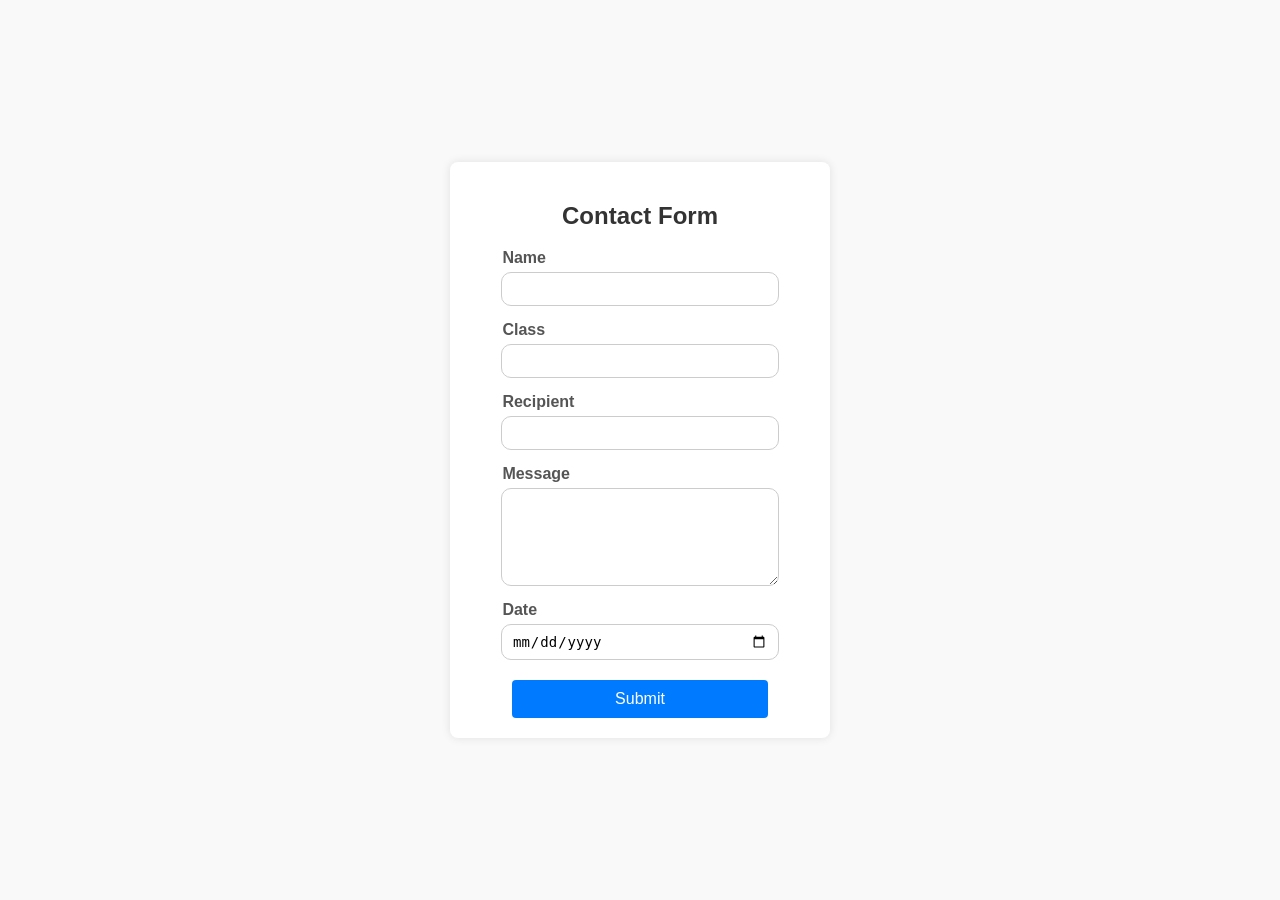
==== index.html @ e5744083 "Rename Tutor.html to index.html" ====
<!DOCTYPE html>
<html lang="en">
<head>
    <meta charset="UTF-8" />
    <meta name="viewport" content="width=device-width, initial-scale=1" />
    <title>Simple Contact Form</title>
    <style>
        body {
            font-family: Arial, sans-serif;
            background-color: #f9f9f9;
            display: flex;
            justify-content: center;
            align-items: center;
            height: 100vh;
            margin: 0;
        }
        .container {
            background: white;
            padding: 20px 30px;
            border-radius: 8px;
            box-shadow: 0 0 10px rgba(0,0,0,0.1);
            width: 320px;
        }
        h2 {
            text-align: center;
            color: #333;
        }
        label {
            display: block;
            margin-top: 15px;
            margin-left: 7%;
            font-weight: bold;
            color: #555;
        }
        input[type="text"],
        input[type="date"],
        textarea {
            width: 80%;
            padding: 8px 10px;
            margin: 5px auto 0 auto;
            display: block;
            border: 1px solid #ccc;
            border-radius: 10px;
            resize: vertical;
            font-size: 14px;
        }
        textarea {
            height: 80px;
        }
        button {
            margin: 20px auto 0 auto;
            display: block;
            width: 80%;
            padding: 10px;
            background-color: #007bff;
            border: none;
            border-radius: 4px;
            color: white;
            font-size: 16px;
            cursor: pointer;
            transition: background-color 0.3s ease, transform 0.3s ease;
        }
        button:hover {
            background-color: #0056b3;
            transform: scale(1.05);
        }
    </style>
</head>
<body>
    <div class="container">
        <h2>Contact Form</h2>
        <form action="/submit" method="POST">
            <label for="name">Name</label>
            <input type="text" id="name" name="name" required />

            <label for="class">Class</label>
            <input type="text" id="class" name="class" required />

            <label for="recipient">Recipient</label>
            <input type="text" id="recipient" name="recipient" required />

            <label for="message">Message</label>
            <textarea id="message" name="message" required></textarea>

            <label for="date">Date</label>
            <input type="date" id="date" name="date" required />

            <button type="submit">Submit</button>
        </form>
    </div>
</body>
</html>
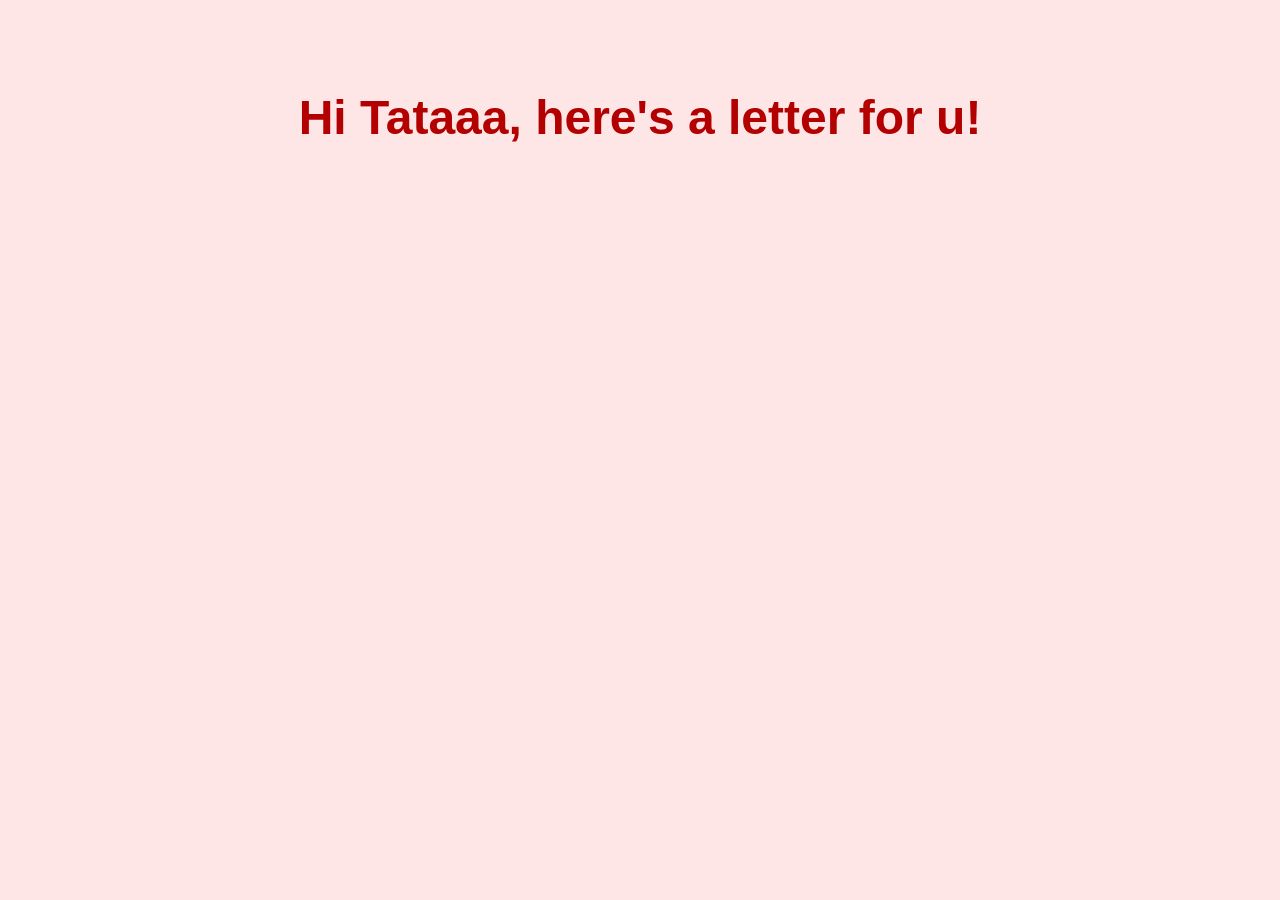
==== commit 570696a1: "Update index.html" ====
--- a/index.html
+++ b/index.html
@@ -3,90 +3,87 @@
 <head>
     <meta charset="UTF-8" />
     <meta name="viewport" content="width=device-width, initial-scale=1" />
-    <title>Simple Contact Form</title>
+    <title>Hello</title>
     <style>
         body {
-            font-family: Arial, sans-serif;
-            background-color: #f9f9f9;
-            display: flex;
-            justify-content: center;
-            align-items: center;
-            height: 100vh;
-            margin: 0;
+            background-color: #ffe6e6;
+            font-family: 'Arial', sans-serif;
+            text-align: center;
+            padding: 50px;
+            color: #b30000;
         }
-        .container {
-            background: white;
-            padding: 20px 30px;
-            border-radius: 8px;
-            box-shadow: 0 0 10px rgba(0,0,0,0.1);
-            width: 320px;
+        h1 {
+            font-size: 3em;
+            margin-bottom: 0.2em;
+            cursor: pointer;
         }
-        h2 {
-            text-align: center;
-            color: #333;
+        p {
+            font-size: 1.5em;
+            margin-top: 0;
+            display: none;
+            animation: fadeIn 1s ease forwards;
         }
-        label {
-            display: block;
-            margin-top: 15px;
-            margin-left: 7%;
-            font-weight: bold;
-            color: #555;
+        .heart {
+            color: #e60000;
+            font-size: 4em;
+            margin-top: 20px;
+            animation: pulse 1.5s infinite;
+            cursor: pointer;
+            display: none;
         }
-        input[type="text"],
-        input[type="date"],
-        textarea {
-            width: 80%;
-            padding: 8px 10px;
-            margin: 5px auto 0 auto;
-            display: block;
-            border: 1px solid #ccc;
-            border-radius: 10px;
-            resize: vertical;
-            font-size: 14px;
+        .love-letter {
+            font-size: 5em;
+            margin: 20px auto;
+            opacity: 0;
+            transition: opacity 0.5s ease;
         }
-        textarea {
-            height: 80px;
+        @keyframes pulse {
+            0% { transform: scale(1); }
+            50% { transform: scale(1.1); }
+            100% { transform: scale(1); }
         }
-        button {
-            margin: 20px auto 0 auto;
-            display: block;
-            width: 80%;
-            padding: 10px;
-            background-color: #007bff;
-            border: none;
-            border-radius: 4px;
-            color: white;
-            font-size: 16px;
-            cursor: pointer;
-            transition: background-color 0.3s ease, transform 0.3s ease;
+        @keyframes fadeIn {
+            from { opacity: 0; }
+            to { opacity: 1; }
         }
-        button:hover {
-            background-color: #0056b3;
-            transform: scale(1.05);
+        @keyframes letterOpen {
+            0% { transform: translateY(50px) scale(0.5); opacity: 0; }
+            50% { transform: translateY(0) scale(1.1); opacity: 1; }
+            100% { transform: translateY(0) scale(1); opacity: 1; }
         }
     </style>
 </head>
 <body>
-    <div class="container">
-        <h2>Contact Form</h2>
-        <form action="/submit" method="POST">
-            <label for="name">Name</label>
-            <input type="text" id="name" name="name" required />
+    <h1 id="title">Hi Tataaa, here's a letter for u!</h1>
+    <p id="message">I love youuu so much babeeee, ur so cute and kind and smart and funny and EVERYTHINGHGGG!!! Every moment with you is a treasure for mee!!! GEMESS WOYYYY AAAAAAAAAA!!!!! aJDSHHKAHDWAKHHDWAKWW</p>
+    <div class="heart" id="heart">❤️</div>
+    <div class="love-letter" id="loveLetter">💌</div>
+    <script>
+        const message = document.getElementById('message');
+        const title = document.getElementById('title');
+        const heart = document.getElementById('heart');
+        const loveLetter = document.getElementById('loveLetter');
 
-            <label for="class">Class</label>
-            <input type="text" id="class" name="class" required />
+        function revealMessage() {
+            if (message.style.display === 'none' && (loveLetter.style.opacity === '' || loveLetter.style.opacity === '0')) {
+                loveLetter.style.opacity = '1';
+                loveLetter.style.animation = 'letterOpen 1s ease forwards';
+                setTimeout(() => {
+                    loveLetter.style.opacity = '0';
+                    loveLetter.style.animation = '';
+                    message.style.display = 'block';
+                    message.style.animation = 'fadeIn 1s ease forwards';
+                    heart.style.display = 'inline-block';
+                }, 1200);
+            } else {
+                message.style.display = 'none';
+                message.style.animation = '';
+                heart.style.display = 'none';
+            }
+        }
 
-            <label for="recipient">Recipient</label>
-            <input type="text" id="recipient" name="recipient" required />
-
-            <label for="message">Message</label>
-            <textarea id="message" name="message" required></textarea>
-
-            <label for="date">Date</label>
-            <input type="date" id="date" name="date" required />
-
-            <button type="submit">Submit</button>
-        </form>
-    </div>
+        title.addEventListener('click', revealMessage);
+        heart.addEventListener('click', revealMessage);
+    </script>
 </body>
 </html>
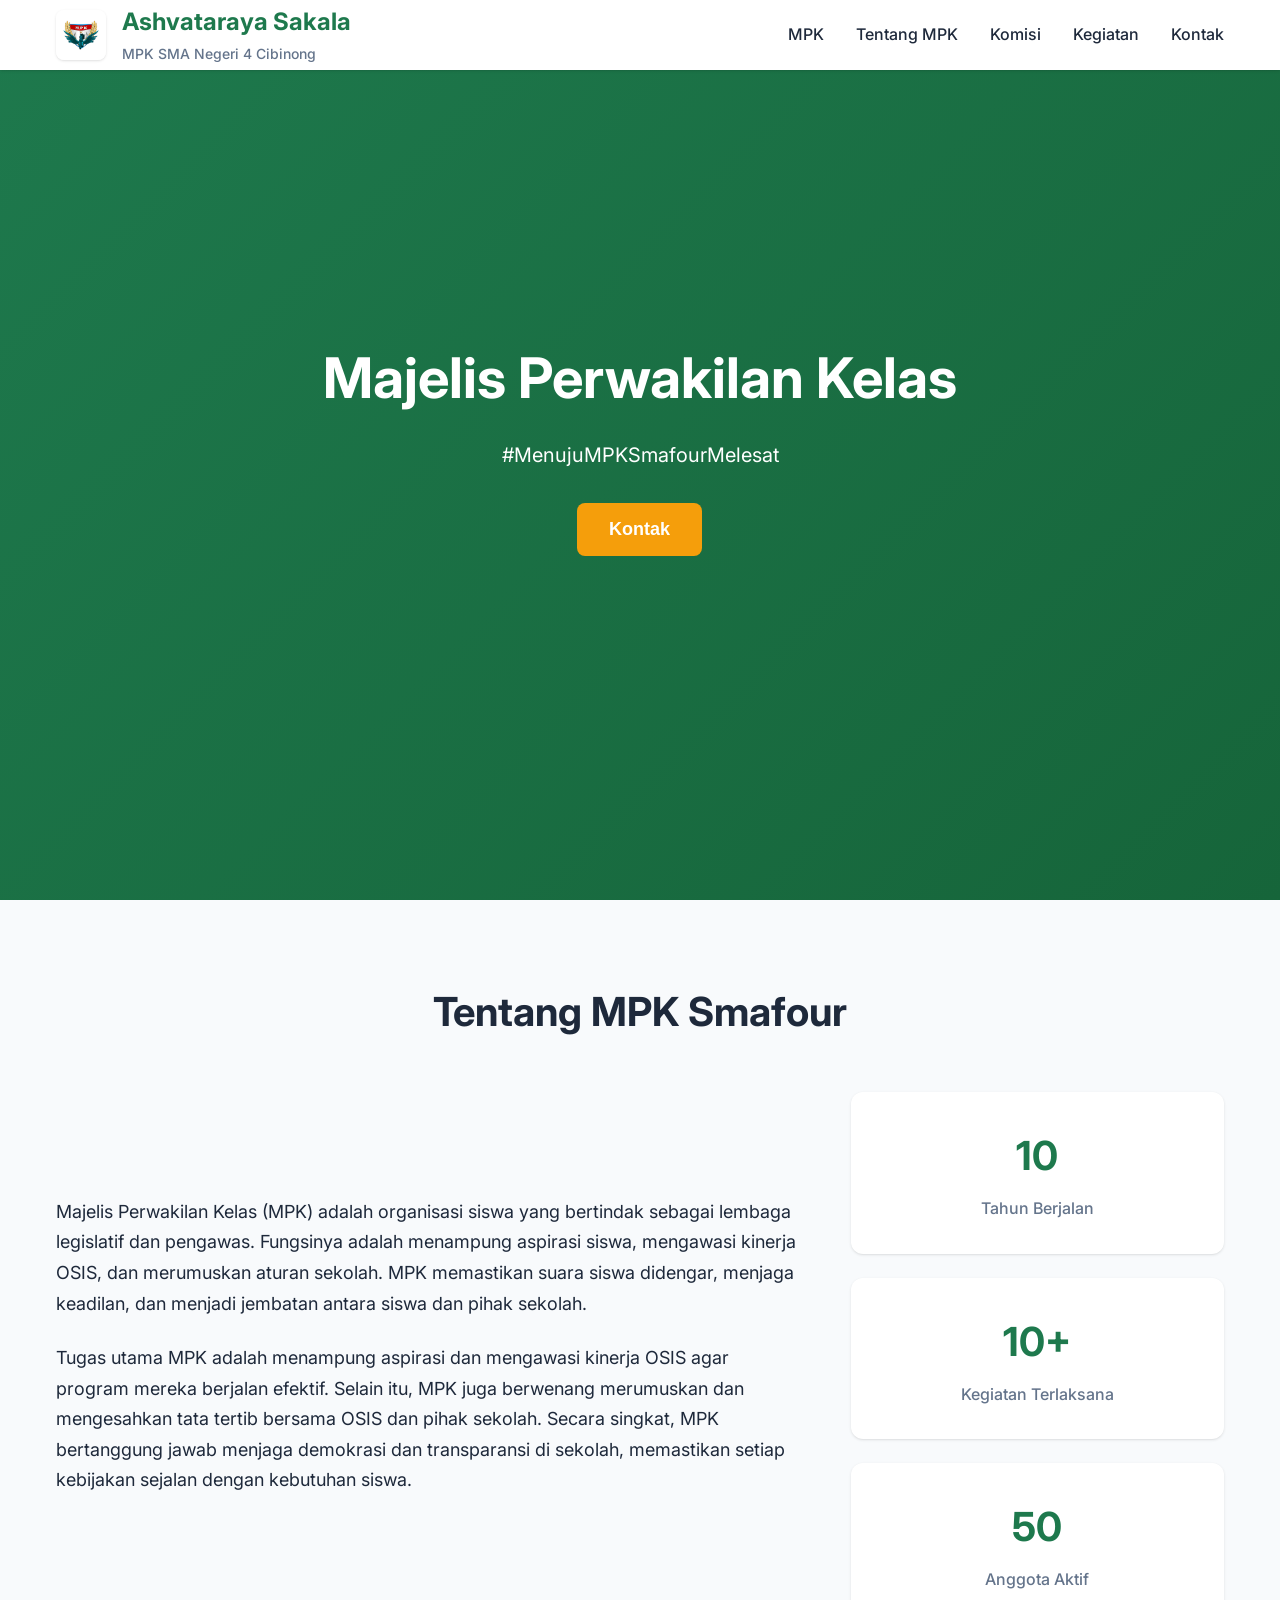
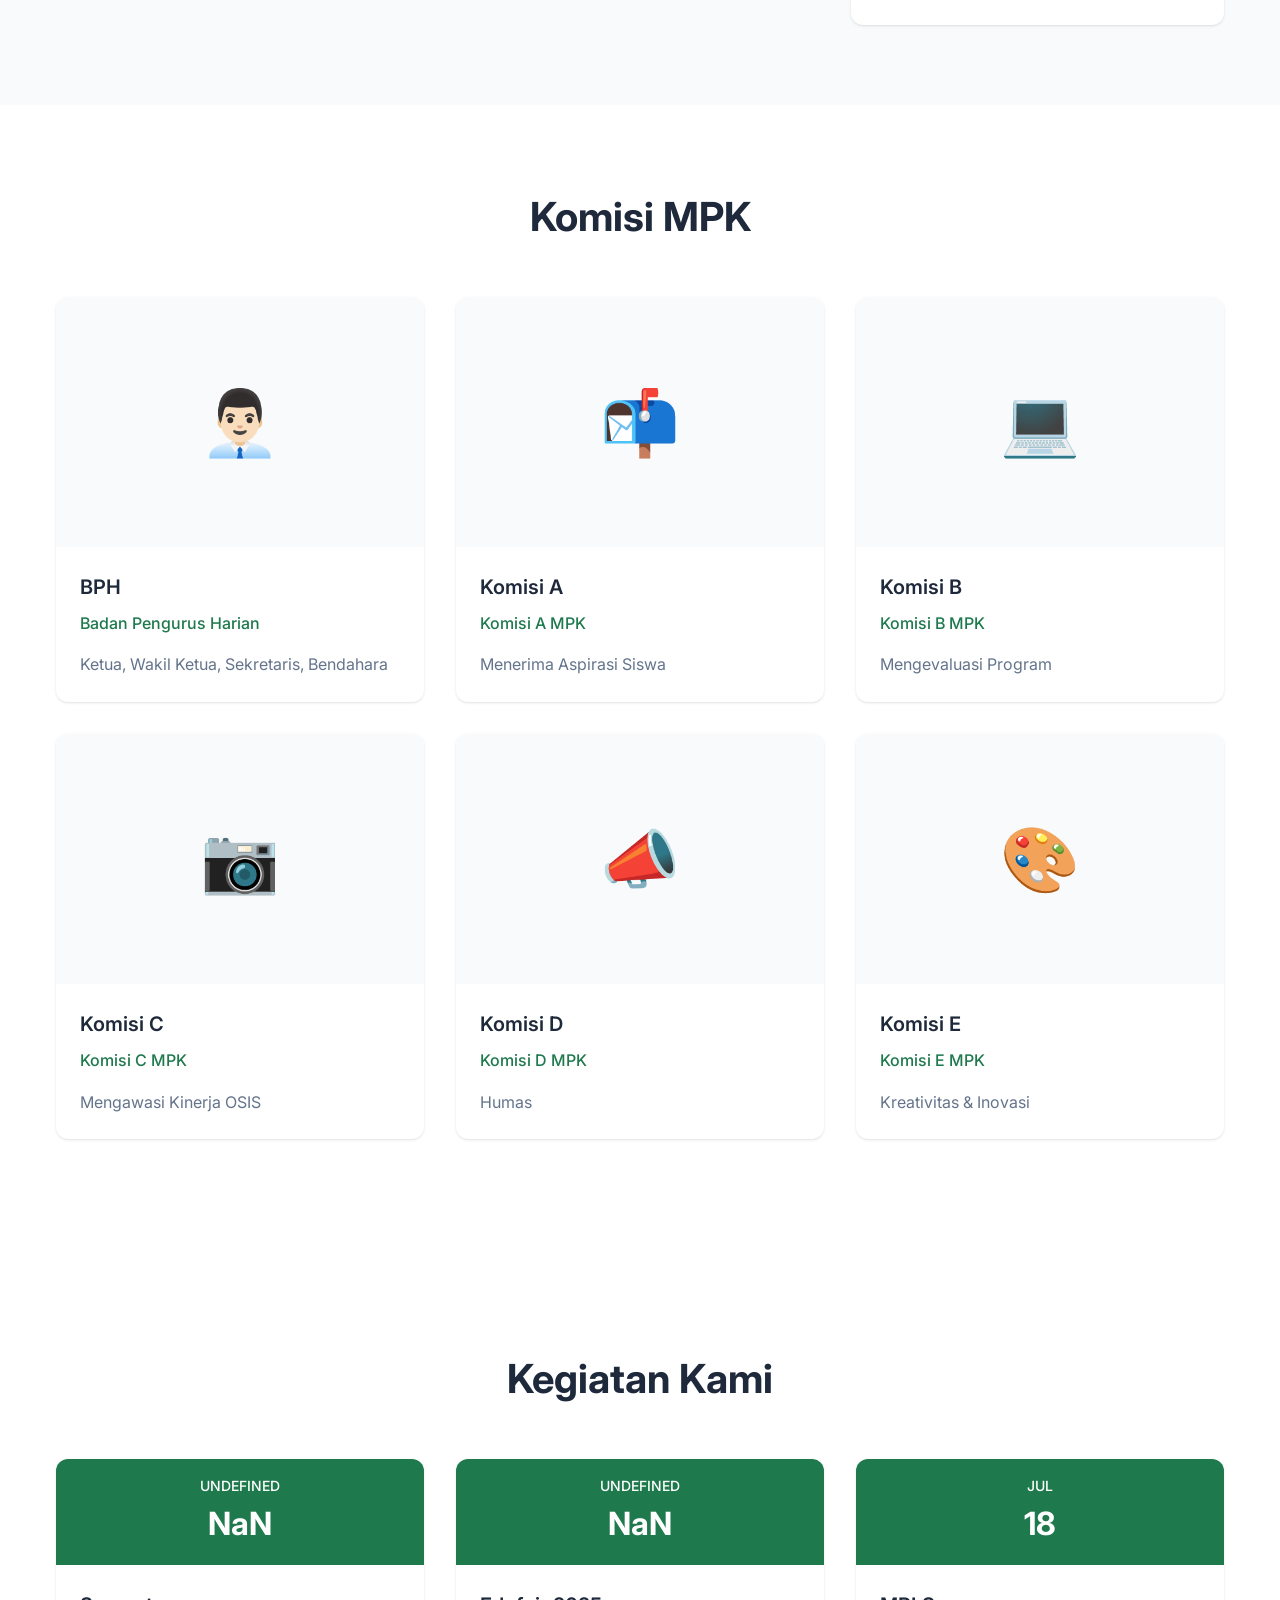
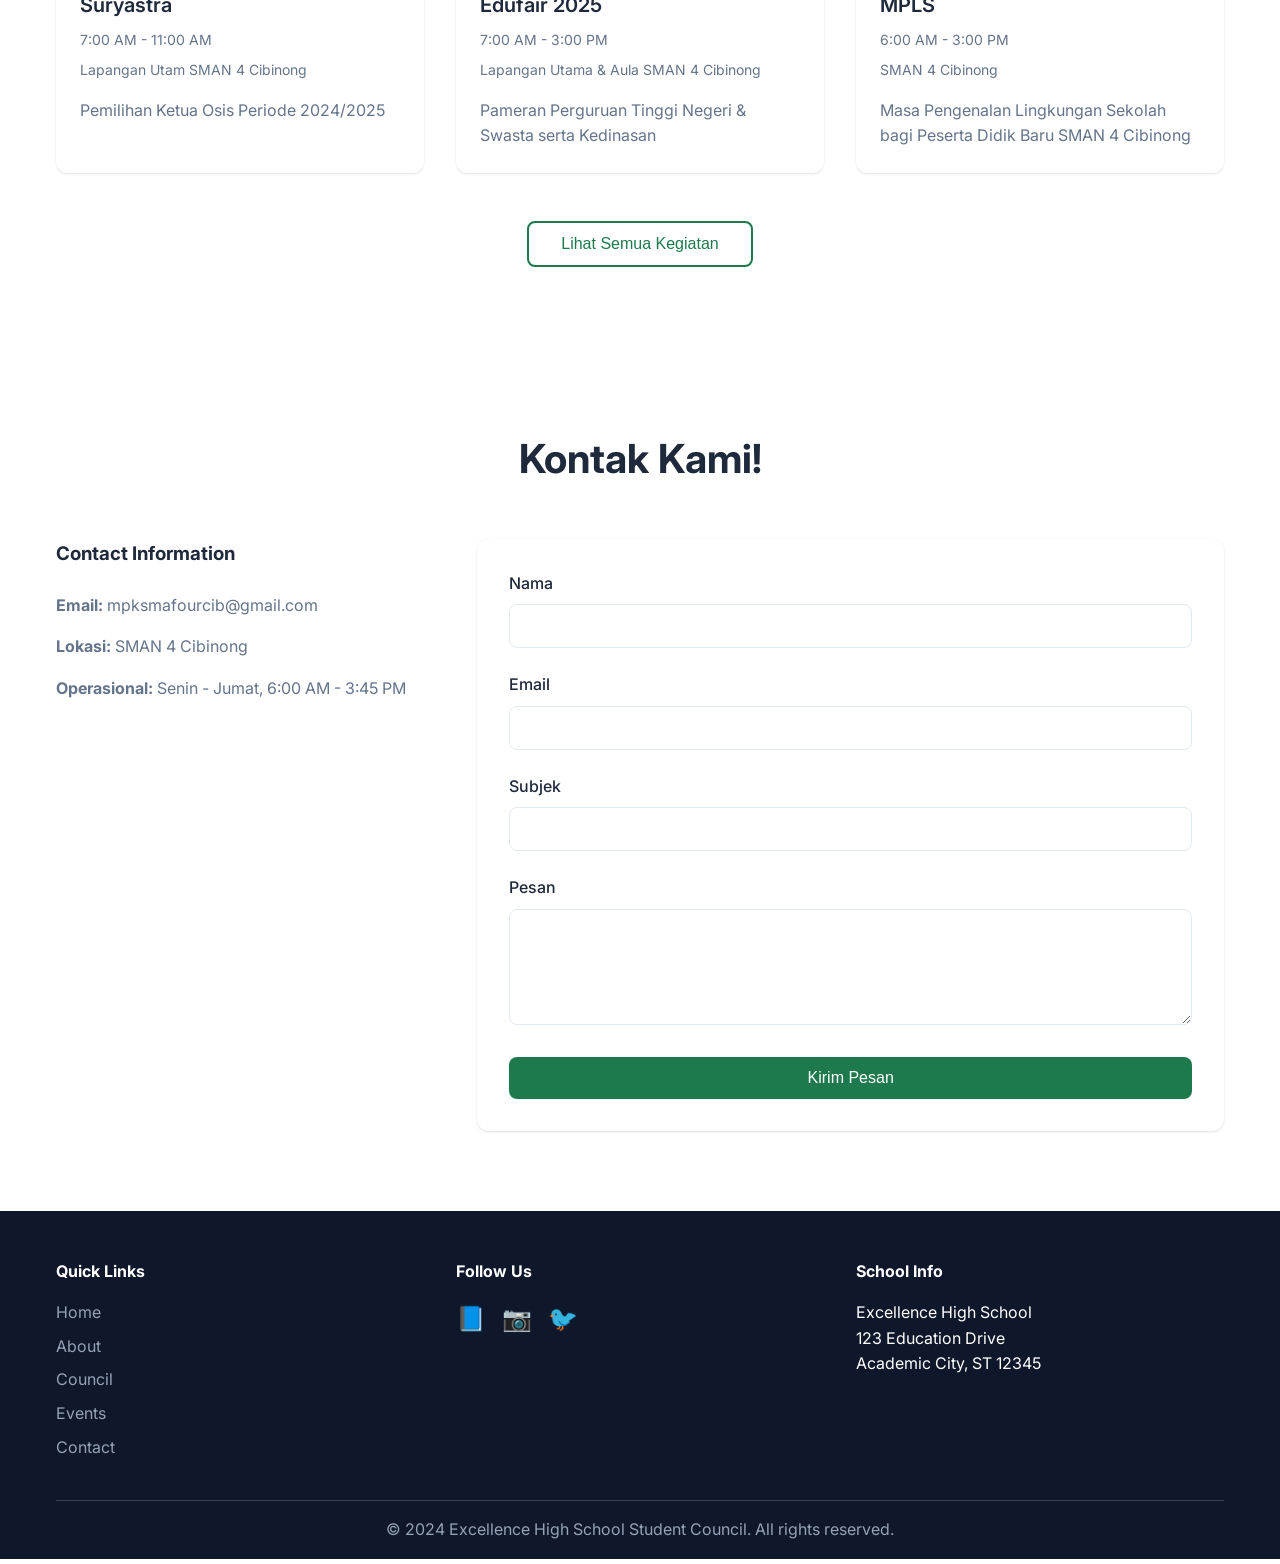
==== commit 0406aa87: "Add files via upload" ====
--- a/index.html
+++ b/index.html
@@ -1,89 +1,166 @@
 <!DOCTYPE html>
 <html lang="en">
 <head>
-    <meta charset="UTF-8" />
-    <meta name="viewport" content="width=device-width, initial-scale=1" />
-    <title>Hello</title>
-    <style>
-        body {
-            background-color: #ffe6e6;
-            font-family: 'Arial', sans-serif;
-            text-align: center;
-            padding: 50px;
-            color: #b30000;
-        }
-        h1 {
-            font-size: 3em;
-            margin-bottom: 0.2em;
-            cursor: pointer;
-        }
-        p {
-            font-size: 1.5em;
-            margin-top: 0;
-            display: none;
-            animation: fadeIn 1s ease forwards;
-        }
-        .heart {
-            color: #e60000;
-            font-size: 4em;
-            margin-top: 20px;
-            animation: pulse 1.5s infinite;
-            cursor: pointer;
-            display: none;
-        }
-        .love-letter {
-            font-size: 5em;
-            margin: 20px auto;
-            opacity: 0;
-            transition: opacity 0.5s ease;
-        }
-        @keyframes pulse {
-            0% { transform: scale(1); }
-            50% { transform: scale(1.1); }
-            100% { transform: scale(1); }
-        }
-        @keyframes fadeIn {
-            from { opacity: 0; }
-            to { opacity: 1; }
-        }
-        @keyframes letterOpen {
-            0% { transform: translateY(50px) scale(0.5); opacity: 0; }
-            50% { transform: translateY(0) scale(1.1); opacity: 1; }
-            100% { transform: translateY(0) scale(1); opacity: 1; }
-        }
-    </style>
+    <meta charset="UTF-8">
+    <meta name="viewport" content="width=device-width, initial-scale=1.0">
+    <title>Majelis Perwakilan Kelas - SMAN 4 Cibinong</title>
+    <link rel="icon" type="image/svg+xml" href="logo.svg">
+    <link rel="stylesheet" href="styles.css">
+    <link rel="preconnect" href="https://fonts.googleapis.com">
+    <link rel="preconnect" href="https://fonts.gstatic.com" crossorigin>
+    <link href="https://fonts.googleapis.com/css2?family=Inter:wght@300;400;500;600;700&display=swap" rel="stylesheet">
 </head>
 <body>
-    <h1 id="title">Hi Tataaa, here's a letter for u!</h1>
-    <p id="message">I love youuu so much babeeee, ur so cute and kind and smart and funny and EVERYTHINGHGGG!!! Every moment with you is a treasure for mee!!! GEMESS WOYYYY AAAAAAAAAA!!!!! aJDSHHKAHDWAKHHDWAKWW</p>
-    <div class="heart" id="heart">❤️</div>
-    <div class="love-letter" id="loveLetter">💌</div>
-    <script>
-        const message = document.getElementById('message');
-        const title = document.getElementById('title');
-        const heart = document.getElementById('heart');
-        const loveLetter = document.getElementById('loveLetter');
+    <header class="header">
+        <nav class="navbar">
+            <div class="nav-container">
+                <div class="nav-logo">
+                    <img src="Logo.jpeg" alt="MPK Logo" class="logo-image">
+                    <div class="logo-text">
+                        <h1>Ashvataraya Sakala</h1>
+                        <span class="nav-subtitle">MPK SMA Negeri 4 Cibinong</span>
+                    </div>
+                </div>
+                <ul class="nav-menu" id="nav-menu">
+                    <li><a href="#home" class="nav-link">MPK</a></li>
+                    <li><a href="#about" class="nav-link">Tentang MPK</a></li>
+                    <li><a href="#council" class="nav-link">Komisi</a></li>
+                    <li><a href="#events" class="nav-link">Kegiatan</a></li>
+                    <li><a href="#contact" class="nav-link">Kontak</a></li>
+                </ul>
+                <div class="hamburger" id="hamburger">
+                    <span></span>
+                    <span></span>
+                    <span></span>
+                </div>
+            </div>
+        </nav>
+    </header>
 
-        function revealMessage() {
-            if (message.style.display === 'none' && (loveLetter.style.opacity === '' || loveLetter.style.opacity === '0')) {
-                loveLetter.style.opacity = '1';
-                loveLetter.style.animation = 'letterOpen 1s ease forwards';
-                setTimeout(() => {
-                    loveLetter.style.opacity = '0';
-                    loveLetter.style.animation = '';
-                    message.style.display = 'block';
-                    message.style.animation = 'fadeIn 1s ease forwards';
-                    heart.style.display = 'inline-block';
-                }, 1200);
-            } else {
-                message.style.display = 'none';
-                message.style.animation = '';
-                heart.style.display = 'none';
-            }
-        }
+    <main>
+        <section id="home" class="hero">
+            <div class="hero-container">
+                <h2 class="hero-title">Majelis Perwakilan Kelas</h2>
+                <p class="hero-subtitle">#MenujuMPKSmafourMelesat</p>
+                <button class="cta-button" id="cta-button">Kontak</button>
+            </div>
+        </section>
 
-        title.addEventListener('click', revealMessage);
-        heart.addEventListener('click', revealMessage);
-    </script>
+        <section id="about" class="about">
+            <div class="container">
+                <h2 class="section-title">Tentang MPK Smafour</h2>
+                <div class="about-content">
+                    <div class="about-text">
+                        <p>Majelis Perwakilan Kelas (MPK) adalah organisasi siswa yang bertindak sebagai lembaga legislatif dan pengawas. Fungsinya adalah menampung aspirasi siswa, mengawasi kinerja OSIS, dan merumuskan aturan sekolah. MPK memastikan suara siswa didengar, menjaga keadilan, dan menjadi jembatan antara siswa dan pihak sekolah.</p>
+                        <p>Tugas utama MPK adalah menampung aspirasi dan mengawasi kinerja OSIS agar program mereka berjalan efektif. Selain itu, MPK juga berwenang merumuskan dan mengesahkan tata tertib bersama OSIS dan pihak sekolah. Secara singkat, MPK bertanggung jawab menjaga demokrasi dan transparansi di sekolah, memastikan setiap kebijakan sejalan dengan kebutuhan siswa.</p>
+                    </div>
+                    <div class="about-stats">
+                        <div class="stat">
+                            <h3>10</h3>
+                            <p>Tahun Berjalan</p>
+                        </div>
+                        <div class="stat">
+                            <h3>10+</h3>
+                            <p>Kegiatan Terlaksana</p>
+                        </div>
+                        <div class="stat">
+                            <h3>50</h3>
+                            <p>Anggota Aktif</p>
+                        </div>
+                    </div>
+                </div>
+            </div>
+        </section>
+
+        <section id="council" class="council">
+            <div class="container">
+                <h2 class="section-title">Komisi MPK</h2>
+                <div class="council-grid" id="council-grid">
+                    <!-- Council members will be populated by JavaScript -->
+                </div>
+            </div>
+        </section>
+
+        <section id="events" class="events">
+            <div class="container">
+                <h2 class="section-title">Kegiatan Kami</h2>
+                <div class="events-grid" id="events-grid">
+                    <!-- Events will be populated by JavaScript -->
+                </div>
+                <div class="events-cta">
+                    <button class="secondary-button" id="view-all-events">Lihat Semua Kegiatan</button>
+                </div>
+            </div>
+        </section>
+
+        <section id="contact" class="contact">
+            <div class="container">
+                <h2 class="section-title">Kontak Kami!</h2>
+                <div class="contact-content">
+                    <div class="contact-info">
+                        <h3>Contact Information</h3>
+                        <p><strong>Email:</strong> mpksmafourcib@gmail.com</p>
+                        <p><strong>Lokasi:</strong> SMAN 4 Cibinong</p>
+                        <p><strong>Operasional:</strong> Senin - Jumat, 6:00 AM - 3:45 PM</p>
+                    </div>
+                    <form class="contact-form" id="contact-form">
+                        <div class="form-group">
+                            <label for="name">Nama</label>
+                            <input type="text" id="name" name="name" required>
+                        </div>
+                        <div class="form-group">
+                            <label for="email">Email</label>
+                            <input type="email" id="email" name="email" required>
+                        </div>
+                        <div class="form-group">
+                            <label for="subject">Subjek</label>
+                            <input type="text" id="subject" name="subject" required>
+                        </div>
+                        <div class="form-group">
+                            <label for="message">Pesan</label>
+                            <textarea id="message" name="message" rows="5" required></textarea>
+                        </div>
+                        <button type="submit" class="primary-button">Kirim Pesan</button>
+                    </form>
+                </div>
+            </div>
+        </section>
+    </main>
+
+    <footer class="footer">
+        <div class="container">
+            <div class="footer-content">
+                <div class="footer-section">
+                    <h4>Quick Links</h4>
+                    <ul>
+                        <li><a href="#home">Home</a></li>
+                        <li><a href="#about">About</a></li>
+                        <li><a href="#council">Council</a></li>
+                        <li><a href="#events">Events</a></li>
+                        <li><a href="#contact">Contact</a></li>
+                    </ul>
+                </div>
+                <div class="footer-section">
+                    <h4>Follow Us</h4>
+                    <div class="social-links">
+                        <a href="#" aria-label="Facebook">📘</a>
+                        <a href="#" aria-label="Instagram">📷</a>
+                        <a href="#" aria-label="Twitter">🐦</a>
+                    </div>
+                </div>
+                <div class="footer-section">
+                    <h4>School Info</h4>
+                    <p>Excellence High School<br>
+                    123 Education Drive<br>
+                    Academic City, ST 12345</p>
+                </div>
+            </div>
+            <div class="footer-bottom">
+                <p>&copy; 2024 Excellence High School Student Council. All rights reserved.</p>
+            </div>
+        </div>
+    </footer>
+
+    <script src="script.js"></script>
 </body>
 </html>
--- a/styles.css
+++ b/styles.css
@@ -0,0 +1,617 @@
+/* CSS Variables for consistent theming */
+:root {
+    --primary-color: #1e794d;
+    --primary-dark: #16653a;
+    --secondary-color: #64748b;
+    --accent-color: #f59e0b;
+    --success-color: #10b981;
+    --text-primary: #1e293b;
+    --text-secondary: #64748b;
+    --text-light: #94a3b8;
+    --background: #ffffff;
+    --background-light: #f8fafc;
+    --background-dark: #0f172a;
+    --border-color: #e2e8f0;
+    --shadow: 0 1px 3px 0 rgb(0 0 0 / 0.1), 0 1px 2px -1px rgb(0 0 0 / 0.1);
+    --shadow-lg: 0 10px 15px -3px rgb(0 0 0 / 0.1), 0 4px 6px -4px rgb(0 0 0 / 0.1);
+    --border-radius: 8px;
+    --border-radius-lg: 12px;
+    --transition: all 0.3s ease;
+}
+
+/* Reset and base styles */
+* {
+    margin: 0;
+    padding: 0;
+    box-sizing: border-box;
+}
+
+html {
+    scroll-behavior: smooth;
+}
+
+body {
+    font-family: 'Inter', -apple-system, BlinkMacSystemFont, 'Segoe UI', Roboto, sans-serif;
+    line-height: 1.6;
+    color: var(--text-primary);
+    background-color: var(--background);
+}
+
+/* Container utility */
+.container {
+    max-width: 1200px;
+    margin: 0 auto;
+    padding: 0 1rem;
+}
+
+/* Header and Navigation */
+.header {
+    position: fixed;
+    top: 0;
+    width: 100%;
+    background: var(--background);
+    box-shadow: var(--shadow);
+    z-index: 1000;
+    transition: var(--transition);
+}
+
+.nav-container {
+    max-width: 1200px;
+    margin: 0 auto;
+    padding: 0 1rem;
+    display: flex;
+    justify-content: space-between;
+    align-items: center;
+    height: 70px;
+}
+
+.nav-logo {
+    display: flex;
+    align-items: center;
+    gap: 1rem;
+}
+
+.logo-image {
+    width: 50px;
+    height: 50px;
+    object-fit: contain;
+    border-radius: var(--border-radius);
+    box-shadow: var(--shadow);
+}
+
+.logo-text h1 {
+    font-size: 1.5rem;
+    font-weight: 700;
+    color: var(--primary-color);
+    margin: 0;
+}
+
+.nav-subtitle {
+    font-size: 0.875rem;
+    color: var(--text-secondary);
+    font-weight: 500;
+}
+
+.nav-menu {
+    display: flex;
+    list-style: none;
+    gap: 2rem;
+}
+
+.nav-link {
+    text-decoration: none;
+    color: var(--text-primary);
+    font-weight: 500;
+    transition: var(--transition);
+    position: relative;
+}
+
+.nav-link:hover {
+    color: var(--primary-color);
+}
+
+.nav-link::after {
+    content: '';
+    position: absolute;
+    bottom: -5px;
+    left: 0;
+    width: 0;
+    height: 2px;
+    background: var(--primary-color);
+    transition: var(--transition);
+}
+
+.nav-link:hover::after {
+    width: 100%;
+}
+
+.hamburger {
+    display: none;
+    flex-direction: column;
+    cursor: pointer;
+    gap: 4px;
+}
+
+.hamburger span {
+    width: 25px;
+    height: 3px;
+    background: var(--text-primary);
+    transition: var(--transition);
+}
+
+/* Hero Section */
+.hero {
+    min-height: 100vh;
+    display: flex;
+    align-items: center;
+    justify-content: center;
+    background: linear-gradient(135deg, var(--primary-color) 0%, var(--primary-dark) 100%);
+    color: white;
+    text-align: center;
+    padding-top: 70px;
+}
+
+.hero-container {
+    max-width: 800px;
+    padding: 0 1rem;
+}
+
+.hero-title {
+    font-size: 3.5rem;
+    font-weight: 700;
+    margin-bottom: 1rem;
+    animation: fadeInUp 1s ease-out;
+}
+
+.hero-subtitle {
+    font-size: 1.25rem;
+    margin-bottom: 2rem;
+    opacity: 0.9;
+    animation: fadeInUp 1s ease-out 0.2s both;
+}
+
+.cta-button {
+    background: var(--accent-color);
+    color: white;
+    border: none;
+    padding: 1rem 2rem;
+    font-size: 1.125rem;
+    font-weight: 600;
+    border-radius: var(--border-radius);
+    cursor: pointer;
+    transition: var(--transition);
+    animation: fadeInUp 1s ease-out 0.4s both;
+}
+
+.cta-button:hover {
+    background: #d97706;
+    transform: translateY(-2px);
+    box-shadow: var(--shadow-lg);
+}
+
+/* Section Styles */
+section {
+    padding: 5rem 0;
+}
+
+.section-title {
+    font-size: 2.5rem;
+    font-weight: 700;
+    text-align: center;
+    margin-bottom: 3rem;
+    color: var(--text-primary);
+}
+
+.about {
+    background: var(--background-light);
+}
+
+.about-content {
+    display: grid;
+    grid-template-columns: 2fr 1fr;
+    gap: 3rem;
+    align-items: center;
+}
+
+.about-text p {
+    margin-bottom: 1.5rem;
+    font-size: 1.125rem;
+    line-height: 1.7;
+}
+
+.about-stats {
+    display: grid;
+    gap: 1.5rem;
+}
+
+.stat {
+    background: white;
+    padding: 2rem;
+    border-radius: var(--border-radius-lg);
+    box-shadow: var(--shadow);
+    text-align: center;
+    transition: var(--transition);
+}
+
+.stat:hover {
+    transform: translateY(-5px);
+    box-shadow: var(--shadow-lg);
+}
+
+.stat h3 {
+    font-size: 2.5rem;
+    font-weight: 700;
+    color: var(--primary-color);
+    margin-bottom: 0.5rem;
+}
+
+.stat p {
+    color: var(--text-secondary);
+    font-weight: 500;
+}
+
+/* Council Section */
+.council-grid {
+    display: grid;
+    grid-template-columns: repeat(auto-fit, minmax(300px, 1fr));
+    gap: 2rem;
+    margin-bottom: 3rem;
+}
+
+.council-member {
+    background: white;
+    border-radius: var(--border-radius-lg);
+    overflow: hidden;
+    box-shadow: var(--shadow);
+    transition: var(--transition);
+}
+
+.council-member:hover {
+    transform: translateY(-5px);
+    box-shadow: var(--shadow-lg);
+}
+
+.member-image {
+    width: 100%;
+    height: 250px;
+    background: var(--background-light);
+    display: flex;
+    align-items: center;
+    justify-content: center;
+    font-size: 4rem;
+    color: var(--text-secondary);
+}
+
+.member-info {
+    padding: 1.5rem;
+}
+
+.member-name {
+    font-size: 1.25rem;
+    font-weight: 600;
+    margin-bottom: 0.5rem;
+    color: var(--text-primary);
+}
+
+.member-position {
+    color: var(--primary-color);
+    font-weight: 500;
+    margin-bottom: 1rem;
+}
+
+.member-bio {
+    color: var(--text-secondary);
+    line-height: 1.6;
+}
+
+/* Events Section */
+.events-grid {
+    display: grid;
+    grid-template-columns: repeat(auto-fit, minmax(350px, 1fr));
+    gap: 2rem;
+    margin-bottom: 3rem;
+}
+
+.event-card {
+    background: white;
+    border-radius: var(--border-radius-lg);
+    overflow: hidden;
+    box-shadow: var(--shadow);
+    transition: var(--transition);
+}
+
+.event-card:hover {
+    transform: translateY(-5px);
+    box-shadow: var(--shadow-lg);
+}
+
+.event-date {
+    background: var(--primary-color);
+    color: white;
+    padding: 1rem;
+    text-align: center;
+}
+
+.event-month {
+    font-size: 0.875rem;
+    font-weight: 500;
+    text-transform: uppercase;
+}
+
+.event-day {
+    font-size: 2rem;
+    font-weight: 700;
+}
+
+.event-content {
+    padding: 1.5rem;
+}
+
+.event-title {
+    font-size: 1.25rem;
+    font-weight: 600;
+    margin-bottom: 0.5rem;
+    color: var(--text-primary);
+}
+
+.event-time, .event-location {
+    color: var(--text-secondary);
+    margin-bottom: 0.5rem;
+    font-size: 0.875rem;
+}
+
+.event-description {
+    color: var(--text-secondary);
+    line-height: 1.6;
+    margin-top: 1rem;
+}
+
+.events-cta {
+    text-align: center;
+}
+
+.secondary-button {
+    background: transparent;
+    color: var(--primary-color);
+    border: 2px solid var(--primary-color);
+    padding: 0.75rem 2rem;
+    font-size: 1rem;
+    font-weight: 500;
+    border-radius: var(--border-radius);
+    cursor: pointer;
+    transition: var(--transition);
+}
+
+.secondary-button:hover {
+    background: var(--primary-color);
+    color: white;
+}
+
+/* Contact Section */
+.contact-content {
+    display: grid;
+    grid-template-columns: 1fr 2fr;
+    gap: 3rem;
+}
+
+.contact-info h3 {
+    margin-bottom: 1.5rem;
+    color: var(--text-primary);
+}
+
+.contact-info p {
+    margin-bottom: 1rem;
+    color: var(--text-secondary);
+}
+
+.contact-form {
+    background: white;
+    padding: 2rem;
+    border-radius: var(--border-radius-lg);
+    box-shadow: var(--shadow);
+}
+
+.form-group {
+    margin-bottom: 1.5rem;
+}
+
+.form-group label {
+    display: block;
+    margin-bottom: 0.5rem;
+    font-weight: 500;
+    color: var(--text-primary);
+}
+
+.form-group input,
+.form-group textarea {
+    width: 100%;
+    padding: 0.75rem;
+    border: 1px solid var(--border-color);
+    border-radius: var(--border-radius);
+    font-size: 1rem;
+    transition: var(--transition);
+}
+
+.form-group input:focus,
+.form-group textarea:focus {
+    outline: none;
+    border-color: var(--primary-color);
+    box-shadow: 0 0 0 3px rgb(37 99 235 / 0.1);
+}
+
+.primary-button {
+    background: var(--primary-color);
+    color: white;
+    border: none;
+    padding: 0.75rem 2rem;
+    font-size: 1rem;
+    font-weight: 500;
+    border-radius: var(--border-radius);
+    cursor: pointer;
+    transition: var(--transition);
+    width: 100%;
+}
+
+.primary-button:hover {
+    background: var(--primary-dark);
+}
+
+/* Footer */
+.footer {
+    background: var(--background-dark);
+    color: white;
+    padding: 3rem 0 1rem;
+}
+
+.footer-content {
+    display: grid;
+    grid-template-columns: repeat(auto-fit, minmax(250px, 1fr));
+    gap: 2rem;
+    margin-bottom: 2rem;
+}
+
+.footer-section h4 {
+    margin-bottom: 1rem;
+    color: white;
+}
+
+.footer-section ul {
+    list-style: none;
+}
+
+.footer-section ul li {
+    margin-bottom: 0.5rem;
+}
+
+.footer-section a {
+    color: var(--text-light);
+    text-decoration: none;
+    transition: var(--transition);
+}
+
+.footer-section a:hover {
+    color: white;
+}
+
+.social-links {
+    display: flex;
+    gap: 1rem;
+}
+
+.social-links a {
+    font-size: 1.5rem;
+    text-decoration: none;
+}
+
+.footer-bottom {
+    border-top: 1px solid #334155;
+    padding-top: 1rem;
+    text-align: center;
+    color: var(--text-light);
+}
+
+/* Animations */
+@keyframes fadeInUp {
+    from {
+        opacity: 0;
+        transform: translateY(30px);
+    }
+    to {
+        opacity: 1;
+        transform: translateY(0);
+    }
+}
+
+/* Responsive Design */
+@media (max-width: 768px) {
+    .nav-menu {
+        position: fixed;
+        top: 70px;
+        left: -100%;
+        width: 100%;
+        height: calc(100vh - 70px);
+        background: var(--background);
+        flex-direction: column;
+        justify-content: flex-start;
+        align-items: center;
+        transition: var(--transition);
+        box-shadow: var(--shadow-lg);
+    }
+
+    .nav-menu.active {
+        left: 0;
+    }
+
+    .hamburger {
+        display: flex;
+    }
+
+    .hamburger.active span:nth-child(1) {
+        transform: rotate(45deg) translate(5px, 5px);
+    }
+
+    .hamburger.active span:nth-child(2) {
+        opacity: 0;
+    }
+
+    .hamburger.active span:nth-child(3) {
+        transform: rotate(-45deg) translate(7px, -6px);
+    }
+
+    .hero-title {
+        font-size: 2.5rem;
+    }
+
+    .hero-subtitle {
+        font-size: 1.125rem;
+    }
+
+    .section-title {
+        font-size: 2rem;
+    }
+
+    .about-content {
+        grid-template-columns: 1fr;
+        text-align: center;
+    }
+
+    .contact-content {
+        grid-template-columns: 1fr;
+    }
+
+    .council-grid,
+    .events-grid {
+        grid-template-columns: 1fr;
+    }
+}
+
+@media (max-width: 480px) {
+    .container {
+        padding: 0 0.5rem;
+    }
+
+    section {
+        padding: 3rem 0;
+    }
+
+    .hero-title {
+        font-size: 2rem;
+    }
+
+    .nav-logo {
+        gap: 0.5rem;
+    }
+
+    .logo-image {
+        width: 40px;
+        height: 40px;
+    }
+
+    .logo-text h1 {
+        font-size: 1.25rem;
+    }
+
+    .section-title {
+        font-size: 1.75rem;
+    }
+}
